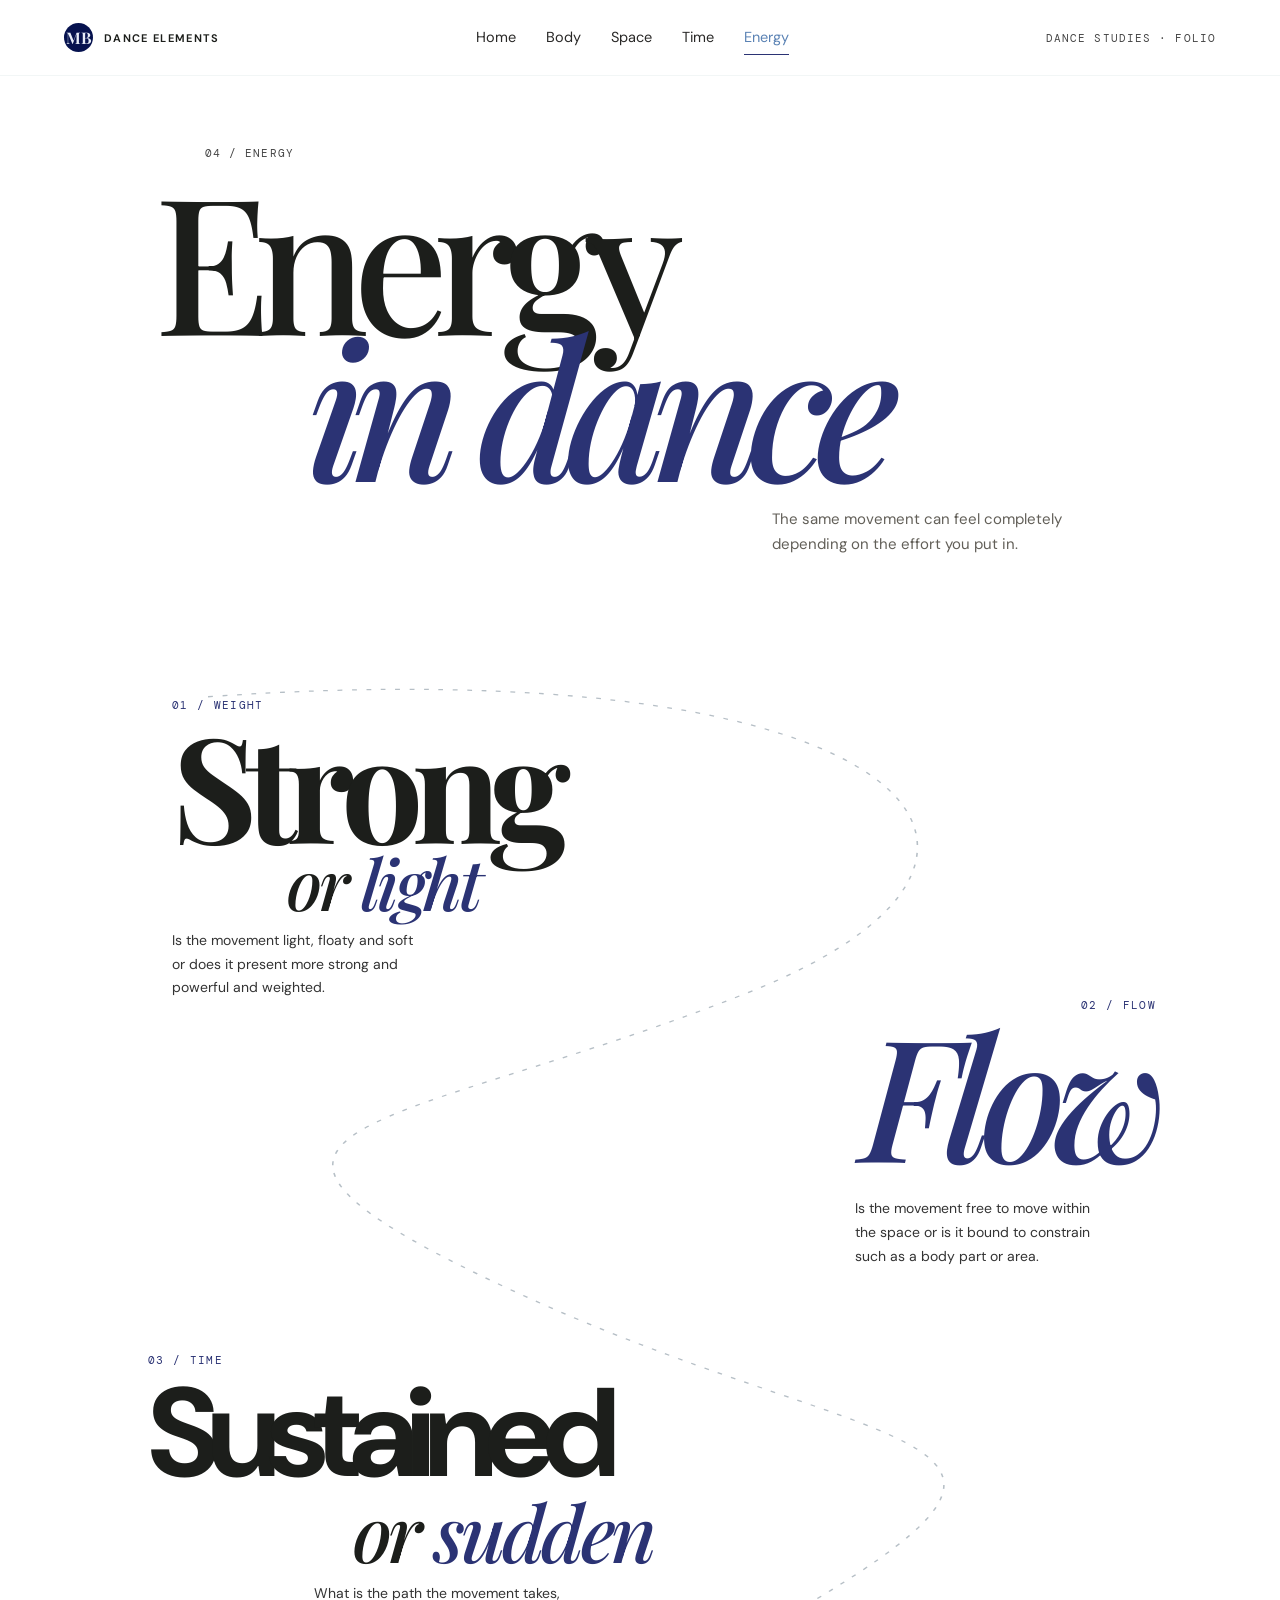
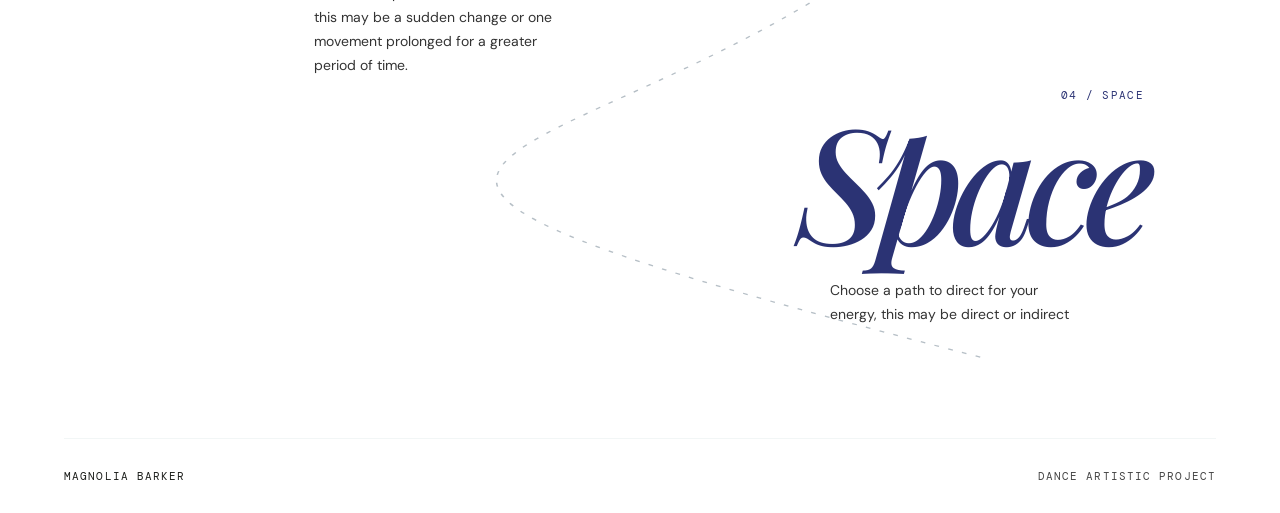
==== energy.html @ ec13c5a6 "Add files via upload" ====
<!DOCTYPE html>
<html lang="en">
<head>
  <meta charset="UTF-8">
  <meta name="viewport" content="width=device-width, initial-scale=1.0">
  <meta name="theme-color" content="#f4efe6">
  <title>Energy — Magnolia Barker</title>
  <link rel="stylesheet" href="styles.css">
  <script src="script.js" defer></script>
</head>
<body class="energy-page">
  <header class="site-header">
    <a class="wordmark" href="index.html"><span class="brand-monogram">MB</span> DANCE ELEMENTS</a>
    <nav class="main-nav" aria-label="Main navigation">
      <a href="index.html">Home</a>
      <a href="body.html">Body</a>
      <a href="space.html">Space</a>
      <a href="time.html">Time</a>
      <a class="active" href="energy.html" aria-current="page">Energy</a>
    </nav>
    <span class="folio-tag">DANCE STUDIES · FOLIO</span>
  </header>

  <main class="energy-flow-main">
    <section class="energy-flow-intro">
      <p class="section-label">04 / ENERGY</p>
      <h1>Energy<br><em>in dance</em></h1>
      <p class="energy-intro-note">The same movement can feel completely depending on the effort you put in.</p>
    </section>

    <section class="energy-flow-field" aria-label="Four qualities of movement energy">
      <svg class="energy-thread" viewBox="0 0 1000 1450" preserveAspectRatio="none" aria-hidden="true">
        <path d="M140 90 C720 40 880 250 590 390 S90 520 390 690 S890 830 640 1010 S150 1170 790 1370" />
      </svg>

      <article class="energy-moment moment-weight">
        <span class="moment-label">01 / WEIGHT</span>
        <h2>Strong</h2>
        <p class="moment-counter">or <em>light</em></p>
        <p class="moment-copy">Is the movement light, floaty and soft or does it present more strong and powerful and weighted.</p>
      </article>

      <article class="energy-moment moment-flow">
        <span class="moment-label">02 / FLOW</span>
        <h2><em>Flow</em></h2>
        <p class="moment-copy">Is the movement free to move within the space or is it bound to constrain such as a body part or area.</p>
      </article>

      <article class="energy-moment moment-time">
        <span class="moment-label">03 / TIME</span>
        <h2>Sustained</h2>
        <p class="moment-counter">or <em>sudden</em></p>
        <p class="moment-copy">What is the path the movement takes, this may be a sudden change or one movement prolonged for a greater period of time.</p>
      </article>

      <article class="energy-moment moment-space">
        <span class="moment-label">04 / SPACE</span>
        <h2>Space</h2>
        <p class="moment-copy">Choose a path to direct for your energy, this may be direct or indirect</p>
      </article>
    </section>

  </main>

  <footer class="site-footer">
    <span>MAGNOLIA BARKER</span>
    <span>DANCE ARTISTIC PROJECT</span>
  </footer>
</body>
</html>
---- styles.css ----
/* DANCE ELEMENTS — shared style sheet */
@import url('https://fonts.googleapis.com/css2?family=DM+Mono:wght@400;500&family=DM+Sans:wght@400;500;600;700&family=Playfair+Display:ital,wght@0,500;0,600;1,500;1,600&display=swap');

/* SHARED SITE STYLES */
* {
  box-sizing:border-box;
}
html {
  scroll-behavior:smooth;
}
/* Shared page background; individual sections can set their own colour below. */
body {
  margin:0;
  background:#ffffff;
  color:#1c1e1b;
  font-family:'DM Sans',Arial,sans-serif;
  font-weight:400;
}
a {
  color:inherit;
  text-decoration:none;
}
/* Every HTML page shares this header; .active marks the current navigation link. */
.site-header {
  height:76px;
  border-bottom:1px solid #f2f6f6;
  display:flex;
  align-items:center;
  justify-content:space-between;
  padding:0 5vw;
  position:relative;
  z-index:5;
  background:#ffffff;
}
.wordmark {
  font-size:11px;
  letter-spacing:.12em;
  font-weight:650;
  display:flex;
  align-items:center;
  gap:11px;
}
.brand-monogram {
  display:grid;
  place-items:center;
  width:29px;
  height:29px;
  border-radius:52%;
  background:#06124f;
  color:#e7edf8;
  font-family:'Playfair Display',Georgia,serif;
  font-size:16px;
  letter-spacing:0;
}
.main-nav {
  display:flex;
  gap:30px;
  font-size:14.5px;
  color:#292827;
}
.main-nav a {
  padding:8px 0;
  transition:color .2s;
}
.main-nav a:hover {
  color:#1c1e1b;
}
.main-nav a.active {
  color:#5a82b4;
}
.main-nav a.active {
  border-bottom:1px solid #2b3374;
}
.folio-tag {
  font-family:'DM Mono',monospace;
  font-size:10px;
  letter-spacing:.1em;
}
.section-label {
  font-family:'DM Mono',monospace;
  font-size:10px;
  letter-spacing:.1em;
}
.scroll-cue {
  font-family:'DM Mono',monospace;
  font-size:10px;
  letter-spacing:.1em;
}
.site-footer {
  font-family:'DM Mono',monospace;
  font-size:10px;
  letter-spacing:.1em;
}
/* Reusable dashed boxes mark places where the student can add images or writing. */
.content-placeholder {
  font-family:'DM Mono',monospace;
  font-size:10px;
  letter-spacing:.1em;
}
.next-page-prompt>span {
  font-family:'DM Mono',monospace;
  font-size:10px;
  letter-spacing:.1em;
}
.folio-tag {
  color:#454545;
}
/* Shared text defaults: headings use the display face; labels use the mono face. */
h2 {
  margin-top:0;
}
h2 {
  margin-top:0;
}
h3 {
  margin-top:0;
}
p {
  margin-top:0;
}
h1 {
  font-family:'Playfair Display',Georgia,serif;
  font-weight:500;
}
h2 {
  font-family:'Playfair Display',Georgia,serif;
  font-weight:500;
}
h1 {
  font-size:clamp(68px,9vw,132px);
  line-height:.88;
  letter-spacing:-.065em;
  margin-bottom:28px;
}
h1 em {
  color:#2b3374;
  font-weight:500;
}
h2 em {
  color:#2b3374;
  font-weight:500;
}
.section-label {
  color:#454545;
  margin-bottom:25px;
}
.section-label span {
  color:#2b3374;
  padding:0 6px;
}
.lead-copy {
  font-size:15px;
  line-height:1.75;
  color:#0b1449;
  max-width:390px;
}
.arrow-link {
  display:inline-flex;
  align-items:center;
  gap:23px;
  margin-top:32px;
  padding:13px 0;
  border-bottom:1px solid #1c1e1b;
  font-size:12px;
}
.arrow-link span {
  font-size:18px;
  color:#2b3374;
  transition:transform .2s;
}
.arrow-link:hover span {
  transform:translate(3px,-3px);
}
.site-footer {
  display:flex;
  justify-content:space-between;
  align-items:center;
  min-height:75px;
  margin:0 5vw;
  border-top:1px solid #f2f6f6;
  color:#454545;
}
.site-footer a {
  color:#1c1e1b;
}
.page-intro {
  position:relative;
  padding:100px 12vw 88px;
  min-height:520px;
}
.page-intro h1 {
  font-size:clamp(80px,10vw,142px);
}
.page-intro .lead-copy {
  max-width:360px;
}
.scroll-cue {
  position:absolute;
  right:12vw;
  bottom:50px;
  color:#454545;
}
.scroll-cue span {
  display:inline-block;
  margin-left:12px;
  color:#2b3374;
  font-size:16px;
  animation:bob 1.5s infinite;
}
@keyframes bob {
    50% {
    transform:translateY(5px);
  }
}
.duration {
  border:1px dashed #b6c3ef;
  min-height:110px;
  padding:19px;
  margin-top:18px;
  color:#89847a;
  display:flex;
  flex-direction:column;
  justify-content:center;
  gap:8px;
}
.content-placeholder span {
  font:37px 'DM Sans',Arial,sans-serif;
  letter-spacing:0;
  color:#0617f8;
}
.next-page-prompt {
  padding:90px 12vw 100px;
  background:#ffffff;
}
.next-page-prompt>span {
  color:#454545;
}
.next-page-prompt h2 {
  font-size:clamp(48px,7vw,82px);
  line-height:1.02;
  margin:25px 0 0;
}
.dancer {
  position:absolute;
  left:8%;
  top:47%;
  width:62px;
  height:110px;
  transform:translate(-50%,-50%);
  animation:travel 6s ease-in-out infinite alternate;
}
input[type=range] {
  width:100%;
  margin:19px 0 8px;
  accent-color:#2b3374;
  cursor:pointer;
}
/* Shared tablet and phone adjustments for the header and page introductions. */
@media(max-width:850px) {
  .site-header {
    padding:0 5vw;
  }
  .folio-tag {
    display:none;
  }
  .main-nav {
    gap:17px;
  }
}
@media(max-width:600px) {
  .site-header {
    height:auto;
    min-height:70px;
    flex-wrap:wrap;
    padding:13px 5vw;
    gap:12px;
  }
  .wordmark {
    font-size:10px;
  }
  .main-nav {
    order:2;
    width:100%;
    justify-content:space-between;
    gap:8px;
  }
  .main-nav a {
    font-size:11px;
  }
  .page-intro {
    padding:73px 8vw 115px;
    min-height:440px;
  }
  .page-intro h1 {
    font-size:85px;
  }
  .scroll-cue {
    right:8vw;
    bottom:42px;
  }
  .next-page-prompt {
    padding:68px 8vw 75px;
  }
  .next-page-prompt h2 {
    font-size:53px;
  }
  .site-footer {
    margin:0 5vw;
    font-size:8px;
    gap:10px;
  }
  .site-footer span {
    text-align:center;
  }
}
/* HOME: the showcase holds the four large element cards below the title. */
/* HOMEPAGE SECTION BACKGROUND: change #ffffff here. The four cards keep their own colours below. */
.elements-showcase {
  padding:74px 0 76px;
  background:#ffffff;
  overflow:hidden;
}

.site-footer {
  gap:14px;
}
.site-footer span:first-child {
  color:#1c1e1b;
}
@media(max-width:600px) {
  .elements-showcase {
    padding:58px 0 54px;
  }
  .site-footer {
    flex-wrap:wrap;
    justify-content:center;
    padding:15px 0;
  }
  .site-footer span {
    font-size:8px;
  }
}

/* Respect reduced-motion preferences across the site. The Time slider sets its
   own chosen tempo from script.js so the dancer still follows that control. */
@media(prefers-reduced-motion:reduce) {
  *,
  *::before,
  *::after {
    scroll-behavior:auto!important;
    animation-duration:.01ms!important;
    animation-iteration-count:1!important;
    transition-duration:.01ms!important;
  }
}
.folio-tag {
  font-size:11px;
}
.section-label {
  font-size:11px;
}
.scroll-cue {
  font-size:11px;
}
.site-footer {
  font-size:11px;
}
.duration {
  font-size:15px;
  color: #58585b;
}
.next-page-prompt>span {
  font-size:11px;
}

/* HOME PAGE
   The four anchor cards link to their pages and scroll horizontally as a carousel. */
.element-card {
  min-height:300px;
  padding:24px 22px;
  position:relative;
  transition:transform .3s;
}
.element-card:hover {
  transform:translateY(-5px);
}
.card-body {
  background:#a0baf8;
}
.card-space {
  background:#afc4f6;
}
.card-time {
  background:#c9d7f7;
}
.card-energy {
  background:#d7e3fc;
}
.element-card-label {
  font:10px 'DM Mono',monospace;
  letter-spacing:.1em;
}
.element-card h3 {
  font:500 31px/1.02 'Playfair Display',Georgia,serif;
  margin:63px 0 12px;
}
.element-card p {
  font-size:12px;
  line-height:1.6;
  color:#0b1449;
  max-width:180px;
}
.card-arrow {
  position:absolute;
  right:23px;
  bottom:20px;
  font-size:20px;
}
@media(max-width:850px) {
  .home-hero {
    padding:45px 7vw;
    grid-template-columns:1fr 1fr;
  }
}

.showcase-heading {
  display:flex;
  justify-content:space-between;
  align-items:flex-end;
  padding:0 8vw 35px;
}
.showcase-heading .section-label {
  margin-bottom:15px;
}
.showcase-heading h2 {
  font:500 clamp(42px,6vw,76px)/.98 'Playfair Display',Georgia,serif;
  letter-spacing:-.045em;
  margin:0;
}
/* These buttons and the card counter work with the horizontal carousel below. */
.carousel-controls {
  display:flex;
  align-items:center;
  gap:9px;
  padding-bottom:5px;
}
.carousel-position {
  font:10px 'DM Mono',monospace;
  color:#454545;
  margin-right:9px;
}
.carousel-position b {
  color:#1c1e1b;
  font-weight:400;
}

/* Cards snap into place as the user scrolls or uses the previous/next buttons. */
.element-carousel {
  display:flex;
  gap:16px;
  overflow-x:auto;
  padding:0 8vw 18px;
  scroll-snap-type:x mandatory;
  scrollbar-width:none;
  overscroll-behavior-x:contain;
}
.element-carousel::-webkit-scrollbar {
  display:none;
}
.element-carousel .element-card {
  flex:0 0 min(76vw,920px);
  min-height:430px;
  padding:35px 40px;
  scroll-snap-align:start;
  display:flex;
  flex-direction:column;
  justify-content:flex-end;
  overflow:hidden;
}
.element-carousel .element-card:after {
  content:'';
  position:absolute;
  width:290px;
  height:290px;
  border:1px solid rgba(60,60,50,.16);
  border-radius:50%;
  right:15%;
  top:50%;
  transform:translateY(-50%);
  box-shadow:0 0 0 38px rgba(255,255,255,.08),0 0 0 78px rgba(255,255,255,.06);
}
.element-carousel .element-card h3 {
  font-size:clamp(48px,7vw,86px);
  line-height:.92;
  margin:26px 0 13px;
  position:relative;
  z-index:1;
}
.element-carousel .element-card p {
  font-size:15px;
  max-width:310px;
  position:relative;
  z-index:1;
}
.element-carousel .element-card-label {
  position:absolute;
  left:40px;
  top:36px;
  font-size:11px;
}
.element-carousel .card-arrow {
  font-size:30px;
  right:40px;
  bottom:33px;
  z-index:1;
}
.carousel-scroll-hint {
  display:flex;
  align-items:center;
  gap:13px;
  padding:15px 8vw 0;
  font:9px 'DM Mono',monospace;
  letter-spacing:.1em;
  color:#454545;
}
@media(max-width:600px) {
  .showcase-heading {
    padding:0 6vw 27px;
    align-items:flex-end;
  }
  .showcase-heading h2 {
    font-size:43px;
  }
  .carousel-controls {
    gap:5px;
  }

  .carousel-position {
    font-size:9px;
    margin-right:3px;
  }
  .element-carousel {
    gap:10px;
    padding-left:6vw;
    padding-right:6vw;
  }
  .element-carousel .element-card {
    flex-basis:88vw;
    min-height:390px;
    padding:24px;
  }
  .element-carousel .element-card h3 {
    font-size:57px;
  }
  .element-carousel .element-card-label {
    left:24px;
    top:25px;
  }
  .element-carousel .card-arrow {
    right:25px;
    bottom:24px;
  }
  .element-carousel .element-card:after {
    width:180px;
    height:180px;
    right:4%;
    top:41%;
  }
  .carousel-scroll-hint {
    padding-left:6vw;
  }
}
/* Each card gives its element a different type style to show a different quality. */
.card-body h3 {
  font-weight:600;
}
.card-space h3 {
  font-family:"Edu QLD Hand", cursive;
  font-weight:400;
  font-weight: noraml;
  letter-spacing:-.09em;
}
.card-time h3 {
  font-style:italic;
  font-weight:500;
}
.card-energy h3 {
  font:700 clamp(50px,7vw,82px)/.9 'DM Sans',Arial,sans-serif;
  letter-spacing:-.09em;
}
.home-hero {
  display:block;
  min-height:0;
  padding:58px 12vw 48px;
  overflow:visible;
}
.home-hero .hero-copy {
  max-width:740px;
}
.home-hero .section-label {
  margin-bottom:19px;
}
.home-hero .hero-copy h1 {
  font-size:clamp(68px,10vw,116px);
  line-height:.86;
  margin-bottom:17px;
}
.home-hero .hero-copy .lead-copy {
  font-size:14px;
  max-width:410px;
  margin:0;
  color:#0b1449;
}
.home-hero .hero-copy .arrow-link {
  margin-top:15px;
}
@media(max-width:600px) {
  .home-hero {
    padding:48px 8vw 38px;
  }
  .home-hero .hero-copy h1 {
    font-size:68px;
  }
}

/* BODY PAGE
   The body visual and zoom scene backgrounds are set directly in this section. */
/* These colour swatches fill the image spaces in the Body scroll sequence. */


.body-note-label {
  font-family:'DM Mono',monospace;
  font-size:10px;
  letter-spacing:.1em;
}

/* BODY: script.js reads this long section’s scroll progress to zoom the figure.
   Its four .body-note and .body-image-frame items change together as progress advances. */
.body-journey {
  display:grid;
  grid-template-columns:1fr 1fr;
  min-height:1500px;
  border-top:1px solid #f2f6f6;
}
.body-visual {
  height:100vh;
  min-height:650px;
  position:sticky;
  top:0;
  background:#ffffff;
  overflow:hidden;
}
.body-ring {
  position:absolute;
  width:62vh;
  height:62vh;
  max-width:530px;
  max-height:530px;
  border:1px solid #4e80e3;
  border-radius:50%;
  left:50%;
  top:50%;
  transform:translate(-50%,-50%);
}
.ring-b {
  width:42vh;
  height:42vh;
  border-color:#7e9ec9;
}
.body-silhouette {
  position:absolute;
  left:50%;
  top:50%;
  width:180px;
  height:500px;
  transform:translate(-50%,-49%);
  transition:transform .4s;
}
.body-silhouette i {
  display:block;
  position:absolute;
  background:#545cb8;
}
.body-silhouette .head {
  width:65px;
  height:72px;
  border-radius:50%;
  left:58px;
  top:0;
}
.body-silhouette .torso {
  width:93px;
  height:190px;
  left:44px;
  top:78px;
  border-radius:45% 45% 32% 32%;
  transform:rotate(-2deg);
}
.body-silhouette .arm {
  width:28px;
  height:200px;
  border-radius:40px;
  top:92px;
  transform-origin:top;
}
.body-silhouette .arm.left {
  left:48px;
  transform:rotate(26deg);
}
.body-silhouette .arm.right {
  right:45px;
  transform:rotate(-34deg);
}
.body-silhouette .leg {
  width:37px;
  height:220px;
  border-radius:30px;
  top:250px;
  transform-origin:top;
}
.body-silhouette .leg.left {
  left:52px;
  transform:rotate(7deg);
}
.body-silhouette .leg.right {
  right:48px;
  transform:rotate(-14deg);
}
.body-label {
  position:absolute;
  font:9px 'DM Mono',monospace;
  letter-spacing:.1em;
  color:#13094b;
}
.label-head {
  top:19%;
  left:60%;
}
.label-heart {
  top:43%;
  left:24%;
}
.label-hand {
  top:53%;
  right:19%;
}
.label-foot {
  bottom:14%;
  left:40%;
}
.body-visual-label {
  position:absolute;
  bottom:23px;
  left:25px;
  font:9px 'DM Mono',monospace;
  letter-spacing:.1em;
  color:#13094b;
}
.body-note {
  min-height:620px;
  padding:100px 0 70px;
  display:flex;
  flex-direction:column;
  justify-content:center;
  border-bottom:1px solid #f2f6f6;
}
.body-note-label {
  color:#2b3374;
  margin-bottom:24px;
}
.body-note h2 {
  font-size:clamp(43px,5vw,68px);
  line-height:1;
  margin-bottom:22px;
}
.body-note p {
  color:#0b1449;
  font-size:14px;
  line-height:1.8;
  max-width:340px;
}
@media(max-width:850px) {
  .body-journey {
    grid-template-columns:42% 58%;
  }
}
@media(max-width:600px) {
  .body-journey {
    display:block;
    min-height:auto;
  }
  .body-visual {
    height:60vh;
    min-height:420px;
    position:relative;
  }
  .body-silhouette {
    transform:translate(-50%,-49%) scale(.78);
  }
  .body-note {
    min-height:490px;
    padding:70px 0;
  }
  .body-note h2 {
    font-size:48px;
  }
}
.body-page .body-note h2 {
  font-weight:600;
}
/* The image frames stack over the figure; script.js marks one active, passed, or upcoming. */
.body-image-sequence {
  position:absolute;
  z-index:3;
  left:7vw;
  top:50%;
  width:42vw;
  height:min(58vh,560px);
  transform:translateY(-50%);
  pointer-events:none;
}
.body-image-frame {
  position:absolute;
  inset:0;
  margin:0;
  opacity:0;
  transform:translateX(110vw) rotate(3deg);
  transition:transform .82s cubic-bezier(.2,.75,.2,1),opacity .55s ease;
}
.body-image-frame.active {
  opacity:1;
  transform:translateX(0) rotate(0);
}
.body-image-frame.passed {
  opacity:0;
  transform:translateX(-115vw) rotate(-3deg);
}
.body-photo-placeholder {
  height:100%;
  width:100%;
  padding:25px;
  display:flex;
  flex-direction:column;
  justify-content:space-between;
  overflow:hidden;
  position:relative;
  background:#eaf5ff;
  color:#120756;
}
.body-photo-placeholder:before {
  content:'';
  position:absolute;
  border:1px solid rgba(64,55,45,.27);
  border-radius:50%;
  width:70%;
  aspect-ratio:1;
  left:15%;
  top:15%;
}
.body-photo-placeholder:after {
  content:'';
  position:absolute;
  border:1px solid rgba(64,55,45,.27);
  border-radius:50%;
  width:70%;
  aspect-ratio:1;
  left:15%;
  top:15%;
}
.body-photo-placeholder:after {
  width:43%;
  left:29%;
  top:30%;
  border-style:dashed;
}
.body-photo-placeholder .photo-index {
  position:relative;
  z-index:1;
  font:9px 'DM Mono',monospace;
  letter-spacing:.1em;
}
.body-photo-placeholder .photo-caption {
  position:relative;
  z-index:1;
  font:9px 'DM Mono',monospace;
  letter-spacing:.1em;
}
.body-photo-placeholder strong {
  position:relative;
  z-index:1;
  font:700 clamp(42px,7vw,90px)/.85 'DM Sans',Arial,sans-serif;
  letter-spacing:-.09em;
  align-self:center;
  color:rgba(47,48,40,.82);
}

.body-page .body-silhouette {
  opacity:.9;
  transition:opacity .3s ease;
}
@media(max-width:600px) {
  .body-image-sequence {
    left:6vw;
    top:9vh;
    transform:none;
    width:53vw;
    height:34vh;
  }
  .body-photo-placeholder {
    padding:12px;
  }
  .body-photo-placeholder strong {
    font-size:45px;
  }
  .body-photo-placeholder .photo-index {
    font-size:7px;
  }
  .body-photo-placeholder .photo-caption {
    font-size:9px;
    max-width:125px;
  }
  .body-overlay {
    width:43vw;
    right:5vw;
    bottom:8vh;
  }
  /* Only the active note is displayed over the figure; script.js toggles .active. */
.body-page .body-note {
    padding:14px;
  }
  .body-page .body-note h2 {
    font-size:31px;
  }
  .body-page .body-note p {
    font-size:11px;
    line-height:1.5;
  }
}
/* Full-page body journey: the sticky image stays in view while the section scrolls. */
.body-page .body-journey {
  display:block;
  height:380vh;
  min-height:0;
  position:relative;
  border:0;
  background:#ffffff;
}
.body-page .body-visual {
  height:100vh;
  min-height:0;
  width:100%;
  position:sticky;
  top:0;
  overflow:hidden;
  background:#ffffff;
  isolation:isolate;
}
.body-backdrop {
  position:absolute;
  inset:0;
  background:#ffffff;
  z-index:-1;
}
.body-page .body-ring {
  width:min(72vw,76vh);
  height:min(72vw,76vh);
  max-width:none;
  max-height:none;
  opacity:.7;
}
.body-page .ring-b {
  width:min(49vw,51vh);
  height:min(49vw,51vh);
}
.body-page .body-silhouette {
  z-index:1;
  transform:translate(-50%,-49%) scale(.9);
  transform-origin:50% 45%;
  transition:transform .12s linear;
}
.body-page .body-label {
  z-index:2;
  opacity:.75;
  transition:opacity .25s;
}
.body-page .body-visual-label {
  z-index:3;
}
.body-overlay {
  position:absolute;
  z-index:4;
  right:8vw;
  top:50%;
  transform:translateY(-50%);
  width:min(390px,38vw);
}
.body-page .body-note {
  display:none;
  min-height:0;
  padding:32px;
  background:rgba(246, 244, 242, 0.92);
  border:1px solid rgba(255,255,255,.65);
  box-shadow:0 12px 45px rgba(55,42,29,.08);
  backdrop-filter:blur(8px);
  animation:stop-appear .45s ease both;
}
.body-page .body-note.active {
  display:block;
}
.body-page .body-note h2 {
  font-size:clamp(38px,4.2vw,58px);
  line-height:.98;
  margin:0 0 16px;
}
.body-page .body-note p {
  font-size:13px;
  line-height:1.7;
  margin-bottom:12px;
}
.body-page .body-note .content-placeholder {
  min-height:86px;
  margin-top:15px;
  padding:14px;
}
@keyframes stop-appear {
    from {
    opacity:0;
    transform:translateY(14px);
  }
    to {
    opacity:1;
    transform:translateY(0);
  }
}
@media(max-width:600px) {
  .body-page .body-journey {
    height:360vh;
  }
  .body-page .body-silhouette {
    transform:translate(-50%,-49%) scale(.75);
    transform-origin:50% 42%;
  }
  .body-page .body-ring {
    width:90vw;
    height:90vw;
  }
  .body-page .ring-b {
    width:60vw;
    height:60vw;
  }
  .body-overlay {
    top:auto;
    bottom:6vh;
    right:6vw;
    transform:none;
    width:88vw;
  }
  .body-page .body-note {
    padding:22px;
  }
  .body-page .body-note h2 {
    font-size:43px;
  }
  .body-page .body-note p {
    max-width:unset;
  }
  .body-page .body-note .content-placeholder {
    min-height:70px;
  }
  .body-page .label-head {
    top:14%;
    left:64%;
  }
  .body-page .label-heart {
    top:40%;
    left:9%;
  }
  .body-page .label-hand {
    right:8%;
  }
  .body-page .label-foot {
    bottom:10%;
    left:37%;
  }
}
.body-note-label {
  font-size:11px;
}

/* SPACE PAGE
   The header panel and each card set their own background colours here.
   Each .space-card is one coloured movement study. The card position sets
   its entrance direction; all four fit inside one screen without scrolling. */
.space-page {
  height:100vh;
  height:100svh;
  display:flex;
  flex-direction:column;
  overflow:hidden;
}
.space-page .site-header {
  flex:0 0 76px;
}
.space-page main {
  flex:1 1 auto;
  min-height:0;
  display:flex;
  flex-direction:column;
  overflow:hidden;
}
.space-heading {
  flex:0 0 auto;
  min-height:0;
  padding:16px 8vw 8px;
  background:#ffffff;
}
.space-heading .section-label {
  margin:0 0 10px;
}
.space-heading h1 {
  margin:0 0 10px;
  font-family:'DM Sans',Arial,sans-serif;
  font-size:clamp(48px,7vw,72px);
  font-weight:750;
  line-height:.95;
  letter-spacing:-.09em;
}
.space-heading .lead-copy {
  max-width:440px;
  margin:0;
  font-size:16px;
  line-height:1.5;
}
/* SPACE: four cards fill the viewport; no scrolling is needed to see the full pattern. */
.space-card-grid {
  position:relative;
  flex:1 1 auto;
  display:grid;
  grid-template-columns:repeat(2,minmax(0,1fr));
  grid-template-rows:repeat(2,minmax(0,1fr));
  gap:10px;
  width:100%;
  max-width:1120px;
  min-height:0;
  margin:0 auto;
  padding:8px 3vw 12px;
  overflow:hidden;
}
.space-card {
  position:relative;
  display:flex;
  align-items:stretch;
  min-width:0;
  min-height:0;
  padding:clamp(14px,2.2vw,24px);
  overflow:hidden;
  border:1px solid rgba(12,12,11,.12);
  animation-duration:2.2s;
  animation-timing-function:cubic-bezier(.18,.78,.2,1);
  animation-fill-mode:both;
}
/* Each card below gets a different starting position, then joins the centre. */
.space-card:nth-of-type(1) {
  background:#e5ebf8;
  animation-name:assemble-from-top;
}
.space-card:nth-of-type(2) {
  background:#afc4f6;
  animation-name:assemble-from-right;
  animation-delay:.06s;
}
.space-card:nth-of-type(3) {
  background:#c9d7f7;
  animation-name:assemble-from-left;
  animation-delay:.12s;
}
.space-card:nth-of-type(4) {
  background:#d7e3fc;
  animation-name:assemble-from-bottom;
  animation-delay:.18s;
}
.space-card-label {
  position:absolute;
  top:10px;
  right:10px;
  color:#040404;
  font-family:'DM Mono',monospace;
  font-size:9px;
  letter-spacing:.1em;
}
.space-card-copy {
  width:100%;
  margin:0;
  padding:0;
}
.space-card-copy h2 {
  max-width:290px;
  margin:8px 0 6px;
  font-size:clamp(24px,3.5vw,36px);
  font-weight:600;
  line-height:1.02;
}
.space-card-copy p {
  max-width:34ch;
  margin:0;
  font-size:16px;
  line-height:1.45;
}

.space-page .site-footer {
  flex:0 0 48px;
  min-height:48px;
  margin:0 5vw;
}
/* These four keyframes match the card entrance directions set above. */
@keyframes assemble-from-top {
  from {
    opacity:0;
    transform:translateY(-90vh) rotate(-4deg);
  }
  to {
    opacity:1;
    transform:translateY(0) rotate(0);
  }
}
@keyframes assemble-from-right {
  from {
    opacity:0;
    transform:translateX(100vw) rotate(4deg);
  }
  to {
    opacity:1;
    transform:translateX(0) rotate(0);
  }
}
@keyframes assemble-from-left {
  from {
    opacity:0;
    transform:translateX(-100vw) rotate(-4deg);
  }
  to {
    opacity:1;
    transform:translateX(0) rotate(0);
  }
}
@keyframes assemble-from-bottom {
  from {
    opacity:0;
    transform:translateY(90vh) rotate(4deg);
  }
  to {
    opacity:1;
    transform:translateY(0) rotate(0);
  }
}
@media(max-width:600px) {
  .space-page .site-header {
    flex-basis:64px;
  }
  .space-heading {
    padding:16px 7vw 8px;
  }
  .space-heading h1 {
    font-size:clamp(39px,9vw,56px);
  }
  .space-heading .lead-copy {
    font-size:12px;
    line-height:1.35;
  }
  .space-card-grid {
    gap:10px;
    padding:6px 3vw 8px;
  }
  .space-card {
    padding:11px;
  }
  .space-card-copy h2 {
    font-size:clamp(22px,5.2vw,27px);
  }
  .space-card-copy p {
    font-size:12px;
    line-height:1.35;
  }
  .space-card-copy .content-placeholder {
    min-height:38px;
    padding:6px 7px;
    font-size:9px;
  }
  .space-card-copy .content-placeholder span {
    font-size:10px;
  }
  .space-page .site-footer {
    flex-basis:40px;
    min-height:40px;
  }
}
@media(prefers-reduced-motion:reduce) {
  .space-card {
    animation:none;
    opacity:1;
    transform:none;
  }
}

/* TIME PAGE
   Stage, panel, and dancer backgrounds are set directly in this section. */
.stage-info {
  font-family:'DM Mono',monospace;
  font-size:10px;
  letter-spacing:.1em;
}
.speed-control-label {
  font-family:'DM Mono',monospace;
  font-size:10px;
  letter-spacing:.1em;
}
.speed-range-labels {
  font-family:'DM Mono',monospace;
  font-size:10px;
  letter-spacing:.1em;
}
.stage-note {
  font-family:'DM Mono',monospace;
  font-size:10px;
  letter-spacing:.1em;
}

.time-study {
  margin:0 9vw 90px;
  background:#ffffff;
  padding:22px 24px 25px;
}
.stage-info {
  display:flex;
  justify-content:space-between;
  color:#2a2d31;
  padding:2px 1px 18px;
}
/* TIME: the stage contains the route and dancer; overflow hides the figure beyond its edges. */
.dance-stage {
  height:370px;
  background:#e9eff6;
  position:relative;
  overflow:hidden;
}
.stage-grid {
  position:absolute;
  inset:0;
  background-image:
  linear-gradient(to right,transparent calc(25% - .5px),#e9eff6 25%,transparent calc(25% + .5px)),
  linear-gradient(to bottom,transparent calc(50% - .5px),#e9eff6 50%,transparent calc(50% + .5px));
  opacity:.8;
}
.stage-axis {
  position:absolute;
  top:14px;
  font:9px 'DM Mono',monospace;
  color:#5a7498;
}
.axis-one {
  left:7%;
}
.axis-two {
  left:32%;
}
.axis-three {
  left:57%;
}
.axis-four {
  left:82%;
}
.stage-route {
  position:absolute;
  width:70%;
  height:110px;
  left:15%;
  top:40%;
  border:1px dashed #9babe0;
  border-radius:50%;
  transform:rotate(-8deg);
}
/* The figure is built from these simple shapes. Its travel and limb keyframes follow below. */
.dancer-head {
  position:absolute;
  width:20px;
  height:20px;
  background:#100746;
  border-radius:50%;
  left:23px;
  top:0;
}
.dancer-torso {
  position:absolute;
  width:16px;
  height:49px;
  background:#100746;
  border-radius:10px;
  left:25px;
  top:22px;
  transform:rotate(12deg);
}
.dancer-arm {
  position:absolute;
  width:8px;
  border-radius:6px;
  background:#100746;
  transform-origin:top center;
}
.dancer-leg {
  position:absolute;
  width:8px;
  border-radius:6px;
  background:#100746;
  transform-origin:top center;
}
.dancer-arm {
  height:39px;
  top:30px;
}
.arm-a {
  left:27px;
  transform:rotate(-56deg);
  animation:arm-a 1.2s ease-in-out infinite alternate;
}
.arm-b {
  left:39px;
  transform:rotate(58deg);
  animation:arm-b 1.1s ease-in-out infinite alternate;
}
.dancer-leg {
  height:43px;
  top:65px;
}
.leg-a {
  left:26px;
  transform:rotate(27deg);
  animation:leg-a .9s ease-in-out infinite alternate;
}
.leg-b {
  left:39px;
  transform:rotate(-30deg);
  animation:leg-b .9s ease-in-out infinite alternate;
}
@keyframes travel {
    from {
    left:8%;
    top:53%;
  }
    to {
    left:88%;
    top:43%;
  }
}
@keyframes arm-a {
    to {
    transform:rotate(-110deg);
  }
}
@keyframes arm-b {
    to {
    transform:rotate(105deg);
  }
}
@keyframes leg-a {
    to {
    transform:rotate(-38deg);
  }
}
@keyframes leg-b {
    to {
    transform:rotate(48deg);
  }
}
.stage-note {
  position:absolute;
  bottom:16px;
  left:18px;
  right:18px;
  display:flex;
  justify-content:space-between;
  color:#531eff;
}
.stage-note span {
  font-size:16px;
  color:#2b3374;
}
/* The #tempo slider in script.js changes the duration of .dancer and each moving limb. */
.speed-controls {
  max-width:550px;
  margin:30px auto 0;
}
.speed-control-label {
  display:flex;
  justify-content:space-between;
}
.speed-control-label output {
  color:#2b3374;
}
.speed-range-labels {
  display:flex;
  justify-content:space-between;
  color:#3b3d3d;
  font-size:9px;
}
.speed-hint {
  text-align:center;
  color:#5c5d60;
  font-size:11px;
  margin:18px 0 0;
}
.reflection-section {
  padding:15px 0 95px;
  max-width:790px;
}
.reflection-section>p {
  font:560 38px/1.35 'Playfair Display',Georgia,serif;
  max-width:680px;
}
.reflection-section .content-placeholder {
  min-height:92px;
}
.time-page .next-page-prompt {
  background:#ffffff;
}

@media(max-width:850px) {
  .time-study {
    margin-left:5vw;
    margin-right:5vw;
  }
}
@media(max-width:600px) {
  .time-study {
    padding:16px 14px;
    margin:0 4vw 65px;
  }
  .dance-stage {
    height:300px;
  }
  .stage-route {
    width:76%;
    left:12%;
  }
  .reflection-section {
    padding-left:8vw;
    padding-right:8vw;
  }
  .reflection-section>p {
    font-size:25px;
  }
}
.time-page .page-intro h1 {
  font-style:italic;
  font-weight:500;
}
.time-page .reflection-section>p {
  font-size:clamp(29px,4vw,42px);
  font-weight:500;
}
.time-page .time-main {
  max-width:1440px;
  margin:0 auto;
}
.time-page .time-heading {
  display:grid;
  grid-template-columns:1fr 1fr;
  grid-template-rows:auto 1fr;
  align-items:center;
  column-gap:8vw;
  min-height:0;
  padding:52px 10vw 38px;
}
.time-page .time-title {
  grid-column:1;
  grid-row:1 / span 2;
}
.time-page .time-title .section-label {
  margin-bottom:18px;
}
.time-page .time-heading h1 {
  font-size:clamp(64px,8vw,104px);
  margin:0;
}
.time-page .time-heading>.lead-copy {
  grid-column:2;
  grid-row:2;
  align-self:center;
  max-width:340px;
  font-size:16px;
}
/* Desktop layout places the stage beside its slider; phone rules stack them vertically. */
.time-page .time-study {
  display:grid;
  grid-template-columns:minmax(0,1fr) 190px;
  grid-template-rows:auto minmax(270px,1fr);
  gap:0 24px;
  margin:0 8vw 54px;
  padding:20px;
  background:#ffffff;
}
.time-page .stage-info {
  grid-column:1/-1;
  grid-row:1;
  padding:2px 1px 16px;
}
.time-page .dance-stage {
  grid-column:1;
  grid-row:2;
  height:min(42vh,390px);
  min-height:270px;
}
.time-page .speed-controls {
  grid-column:2;
  grid-row:2;
  align-self:center;
  width:100%;
  margin:0;
  max-width:none;
}
.time-page .speed-hint {
  text-align:left;
  font-size:13px;
  line-height:1.5;
}
.time-page .speed-control-label {
  font-size:11px;
}
.time-page .time-reflection {
  display:grid;
  grid-template-columns:1fr 1fr;
  gap:8vw;
  align-items:center;
  max-width:none;
  margin:0 10vw;
  padding:0 0 72px;
}
.time-page .reflection-copy .section-label {
  display:block;
  margin-bottom:14px;
}
.time-page .reflection-copy>p {
  font:500 clamp(24px,3vw,34px)/1.2 'Playfair Display',Georgia,serif;
  max-width:420px;
  margin:0;
}
.time-page .time-reflection .content-placeholder {
  min-height:130px;
  margin:0;
}
.time-page .time-ending {
  padding-top:60px;
  padding-bottom:65px;
}
/* Energy page phone layout: keep the four moments in a clear top-to-bottom journey. */
@media(max-width:700px) {
  .time-page .time-heading {
    padding:46px 8vw 30px;
    column-gap:5vw;
  }
  .time-page .time-heading h1 {
    font-size:clamp(56px,9vw,76px);
  }
  .time-page .time-study {
    margin:0 5vw 48px;
    grid-template-columns:minmax(0,1fr) 150px;
    gap:0 16px;
    padding:15px;
  }
  .time-page .dance-stage {
    height:35vh;
    min-height:235px;
  }
  .time-page .time-reflection {
    margin:0 8vw;
    gap:5vw;
  }
}
@media(max-width:560px) {
  .time-page .time-heading {
    display:block;
    padding:46px 8vw 30px;
  }
  .time-page .time-heading h1 {
    font-size:76px;
  }
  .time-page .time-heading>.lead-copy {
    margin-top:20px;
  }
  .time-page .time-study {
    display:flex;
    flex-direction:column;
    padding:13px;
    margin:0 4vw 43px;
  }
  .time-page .stage-info {
    order:0;
  }
  .time-page .dance-stage {
    order:1;
    width:100%;
    height:270px;
    min-height:0;
  }
  .time-page .speed-controls {
    order:2;
    width:100%;
    margin:20px 0 0;
  }
  .time-page .speed-hint {
    text-align:center;
  }
  .time-page .time-reflection {
    grid-template-columns:1fr;
    gap:20px;
  }
  .time-page .time-reflection .content-placeholder {
    min-height:90px;
  }
  .time-page .time-ending {
    padding:52px 8vw;
  }
}
.stage-info {
  font-size:11px;
}
.speed-control-label {
  font-size:11px;
}
.speed-range-labels {
  font-size:11px;
}
.stage-note {
  font-size:17px;
}

/* ENERGY PAGE
   Edit the Energy section backgrounds directly here; the SVG path connects
   the offset .energy-moment sections. */

.energy-page .energy-flow-main {
  overflow:hidden;
}
.energy-flow-intro {
  min-height:470px;
  position:relative;
  padding:70px 12vw 50px;
  background:#ffffff;
}
.energy-flow-intro .section-label {
  margin:0 0 24px 4vw;
}
.energy-flow-intro h1 {
  margin:0;
  font:500 clamp(90px,15vw,190px)/.77 'Playfair Display',Georgia,serif;
  letter-spacing:-.085em;
}
.energy-flow-intro h1 em {
  display:block;
  margin-left:12vw;
  color:#2b3374;
  font-weight:500;
}
.energy-intro-note {
  max-width:290px;
  margin:30px 5vw 0 auto;
  color:#625f58;
  font-size:15px;
  line-height:1.7;
}
.energy-intro-mark {
  position:absolute;
  left:8vw;
  bottom:56px;
  color:#2b3374;
  font-size:27px;
}
/* ENERGY: the SVG thread sits behind these offset text moments to create a flowing path. */
.energy-flow-field {
  min-height:1430px;
  position:relative;
  max-width:1200px;
  margin:0 auto;
  padding:25px 7vw 70px;
}
.energy-thread {
  position:absolute;
  inset:0;
  width:100%;
  height:100%;
  overflow:visible;
  pointer-events:none;
}
.energy-thread path {
  fill:none;
  stroke:#7b8a97;
  stroke-width:1.3;
  stroke-dasharray:4 8;
  opacity:.55;
}
/* Each moment is positioned separately around the SVG path; phone positions are below. */
.energy-moment {
  position:absolute;
  z-index:1;
  width:38%;
}
.moment-label {
  display:block;
  margin-bottom:15px;
  color:#2b3374;
  font:11px 'DM Mono',monospace;
  letter-spacing:.12em;
}
.energy-moment h2 {
  margin:0;
  font:500 clamp(80px,12vw,146px)/.78 'Playfair Display',Georgia,serif;
  letter-spacing:-.075em;
}
.energy-moment h2 em {
  color:#2b3374;
  font-weight:500;
}
.moment-counter em {
  color:#2b3374;
  font-weight:500;
}
.moment-counter {
  margin:9px 0 0 9vw;
  font:italic 500 clamp(38px,6vw,70px)/.95 'Playfair Display',Georgia,serif;
  letter-spacing:-.05em;
}
.moment-copy {
  max-width:250px;
  margin:28px 2 0 5vw;
  color:#333333;
  font-size:14px;
  padding-top: 2.8%;
  line-height:1.7;
}
.moment-weight {
  top:90px;
  left:11%;
}
.moment-weight h2 {
  font-weight:700;
}
.moment-flow {
  top:390px;
  right:7%;
  width:42%;
  text-align:right;
}
.moment-flow h2 {
  font-size:clamp(96px,14vw,170px);
}
.moment-flow .moment-copy {
  margin:24px 4vw 0 auto;
  text-align:left;
}
.moment-aside {
  display:block;
  margin:22px 9vw 0 0;
  color:#2b3374;
  font:italic 22px 'Playfair Display',Georgia,serif;
}
.moment-time {
  top:745px;
  left:9%;
  width:43%;
}
.moment-time h2 {
  font:700 clamp(72px,10vw,126px)/.82 'DM Sans',Arial,sans-serif;
  letter-spacing:-.09em;
}
.moment-time .moment-counter {
  margin-left:16vw;
  font-size:clamp(43px,7vw,78px);
}
.moment-time .moment-copy {
  margin-left:13vw;
}
.moment-space {
  top:1080px;
  right:8%;
  width:39%;
  text-align:right;
}
.moment-space h2 {
  font-style:italic;
  font-size:clamp(94px,13vw,160px);
  color:#2b3374;
}
.moment-space .moment-counter {
  margin-right:5vw;
  font-family:'DM Sans',Arial,sans-serif;
  font-size:clamp(31px,4.5vw,55px);
  font-style:normal;
  font-weight:700;
  letter-spacing:-.07em;
}
.moment-space .moment-copy {
  margin:25px 5vw 0 auto;
  text-align:left;
}
.energy-flow-invitation {
  padding:75px 12vw 90px;
  background:#ffffff;
}
.energy-flow-invitation>.section-label {
  margin-bottom:18px;
}
.energy-flow-invitation>p:not(.section-label) {
  max-width:760px;
  font:500 clamp(36px,6vw,72px)/1.03 'Playfair Display',Georgia,serif;
  letter-spacing:-.045em;
}
.energy-flow-invitation>p em {
  color:#2b3374;
}
.energy-flow-invitation .content-placeholder {
  max-width:640px;
  min-height:95px;
  margin-top:38px;
  padding:18px;
}
@media(max-width:700px) {
  .energy-flow-intro {
    min-height:380px;
    padding:58px 8vw 40px;
  }
  .energy-flow-intro .section-label {
    margin-left:0;
  }
  .energy-flow-intro h1 {
    font-size:clamp(82px,17vw,125px);
  }
  .energy-flow-intro h1 em {
    margin-left:7vw;
  }
  .energy-intro-note {
    max-width:240px;
    margin:24px 0 0 auto;
    font-size:13px;
  }
  .energy-flow-field {
    min-height:1180px;
    padding:0 7vw;
  }
  .energy-moment {
    width:68%;
  }
  .moment-weight {
    top:65px;
    left:8%;
  }
  .moment-weight h2 {
    font-size:clamp(76px,15vw,112px);
  }
  .moment-weight .moment-copy {
    margin-left:8vw;
  }
  .moment-flow {
    top:340px;
    right:7%;
    width:74%;
  }
  .moment-flow h2 {
    font-size:clamp(78px,16vw,122px);
  }
  .moment-flow .moment-copy {
    margin-right:7vw;
  }
  .moment-time {
    top:645px;
    left:7%;
    width:80%;
  }
  .moment-time h2 {
    font-size:clamp(65px,13vw,96px);
  }
  .moment-time .moment-counter {
    margin-left:20vw;
  }
  .moment-time .moment-copy {
    margin-left:18vw;
  }
  .moment-space {
    top:930px;
    right:7%;
    width:76%;
  }
  .moment-space h2 {
    font-size:clamp(84px,16vw,128px);
  }
  .moment-space .moment-copy {
    margin-right:5vw;
  }
  .energy-flow-invitation {
    padding:58px 8vw 68px;
  }
  .energy-flow-invitation>p:not(.section-label) {
    font-size:42px;
  }
}
@media(max-width:420px) {
  .energy-flow-intro {
    min-height:350px;
  }
  .energy-flow-intro h1 {
    font-size:77px;
  }
  .energy-flow-field {
    min-height:1080px;
  }
  .moment-weight {
    top:55px;
  }
  .moment-flow {
    top:300px;
  }
  .moment-time {
    top:590px;
  }
  .moment-space {
    top:865px;
  }
  .energy-moment {
    width:78%;
  }
  .energy-moment h2 {
    font-size:82px;
  }
  .moment-time h2 {
    font-size:60px;
  }
  .moment-counter {
    font-size:40px;
  }
  .energy-moment .moment-copy {
    max-width:205px;
    font-size:12px;
  }
  .energy-flow-invitation>p:not(.section-label) {
    font-size:35px;
  }
}
@media(prefers-reduced-motion:reduce) {
  .energy-thread path {
    stroke-dasharray:none;
  }
}
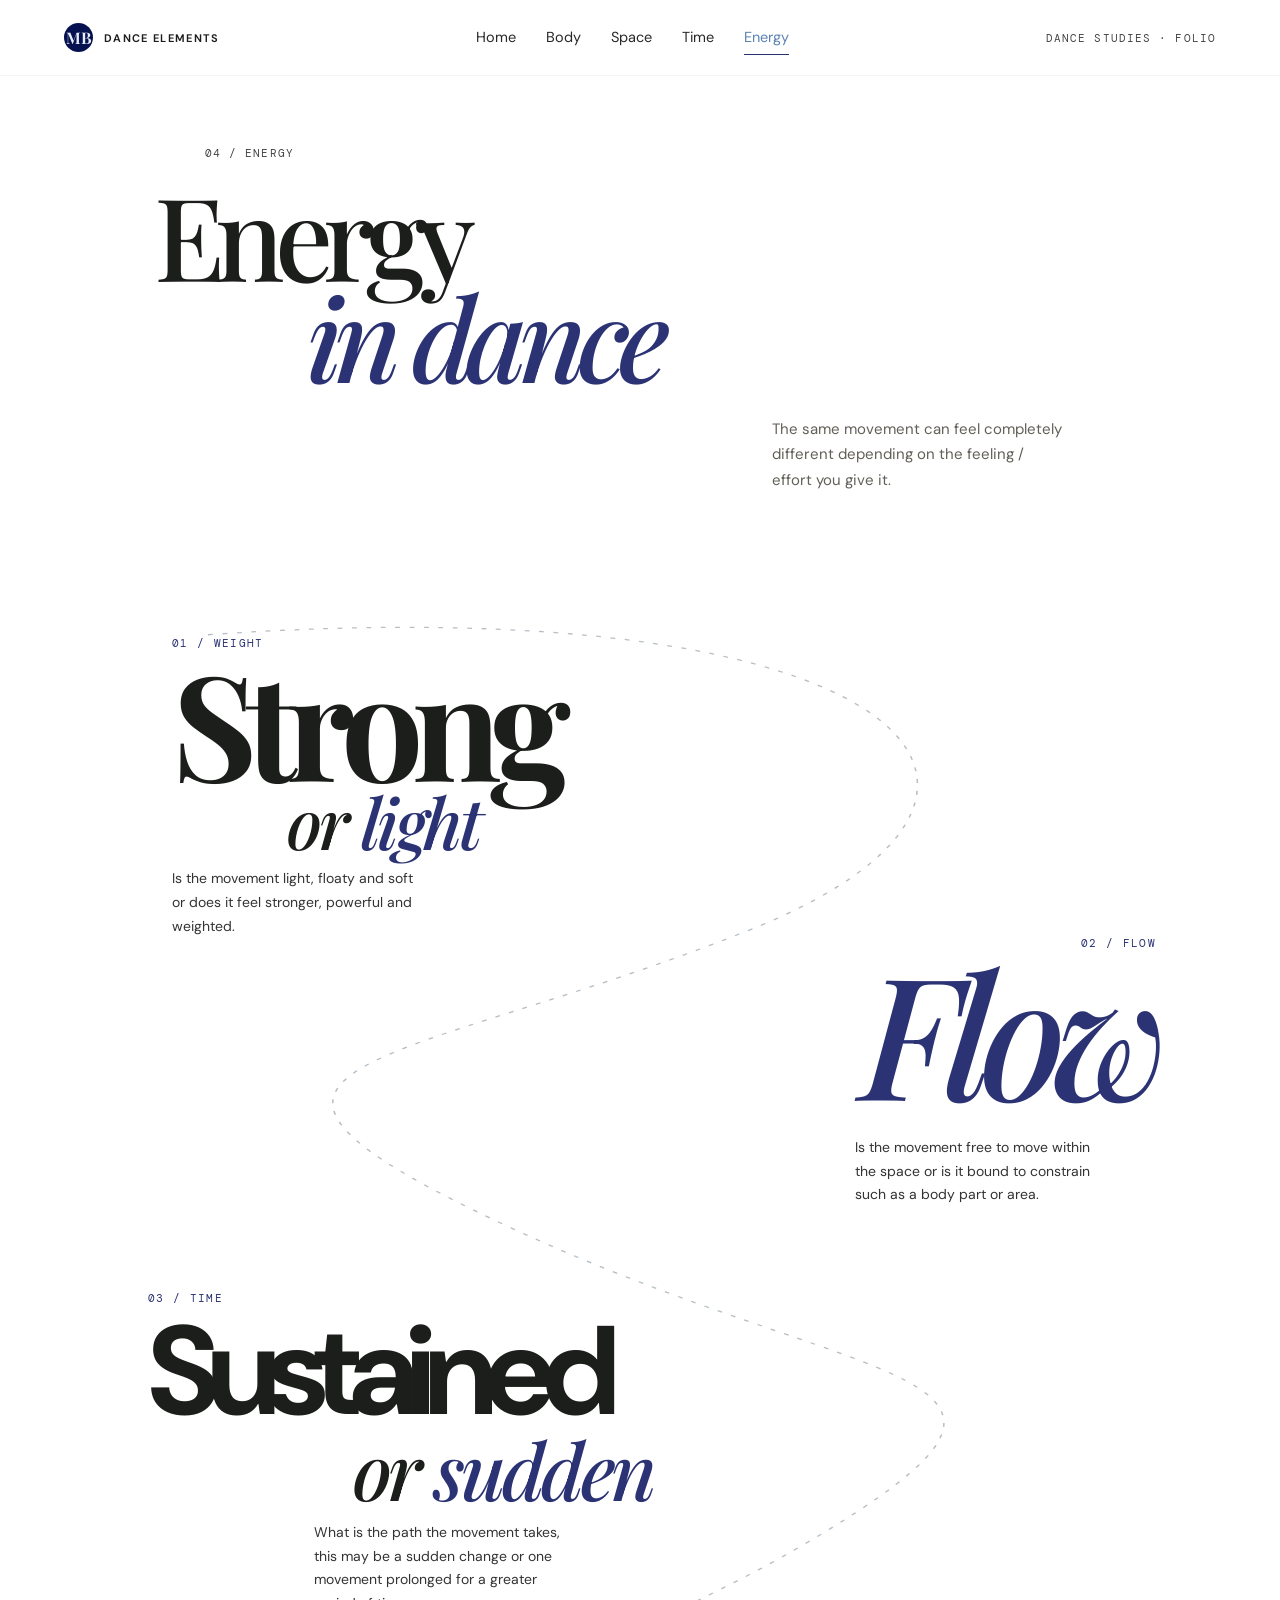
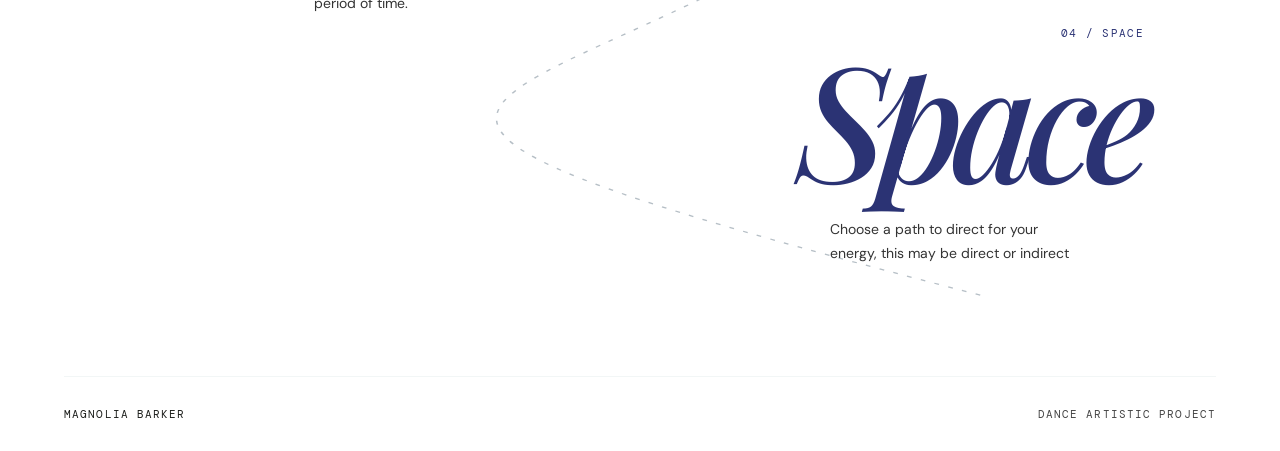
==== commit ad19d69f: "Add files via upload" ====
--- a/energy.html
+++ b/energy.html
@@ -25,7 +25,7 @@
     <section class="energy-flow-intro">
       <p class="section-label">04 / ENERGY</p>
       <h1>Energy<br><em>in dance</em></h1>
-      <p class="energy-intro-note">The same movement can feel completely depending on the effort you put in.</p>
+      <p class="energy-intro-note">The same movement can feel completely different depending on the feeling / effort you give it.</p>
     </section>
 
     <section class="energy-flow-field" aria-label="Four qualities of movement energy">
@@ -37,7 +37,7 @@
         <span class="moment-label">01 / WEIGHT</span>
         <h2>Strong</h2>
         <p class="moment-counter">or <em>light</em></p>
-        <p class="moment-copy">Is the movement light, floaty and soft or does it present more strong and powerful and weighted.</p>
+        <p class="moment-copy">Is the movement light, floaty and soft or does it feel stronger, powerful and weighted.</p>
       </article>
 
       <article class="energy-moment moment-flow">
--- a/styles.css
+++ b/styles.css
@@ -1133,18 +1133,18 @@
 }
 /* SPACE: four cards fill the viewport; no scrolling is needed to see the full pattern. */
 .space-card-grid {
-  position:relative;
-  flex:1 1 auto;
-  display:grid;
-  grid-template-columns:repeat(2,minmax(0,1fr));
-  grid-template-rows:repeat(2,minmax(0,1fr));
-  gap:10px;
-  width:100%;
-  max-width:1120px;
-  min-height:0;
-  margin:0 auto;
-  padding:8px 3vw 12px;
-  overflow:hidden;
+    position: relative;
+    flex: 1 1 auto;
+    display: grid;
+    grid-template-columns: repeat(2, minmax(0, 1fr));
+    grid-template-rows: 250px 250px;
+    gap: 10px;
+    width: 100%;
+    max-width: 1400px;
+    min-height: 0;
+    margin: 0 auto;
+    padding: 8px 5vw 12px;
+    overflow: hidden;
 }
 .space-card {
   position:relative;
@@ -1194,17 +1194,18 @@
   padding:0;
 }
 .space-card-copy h2 {
-  max-width:290px;
-  margin:8px 0 6px;
-  font-size:clamp(24px,3.5vw,36px);
+  max-width:299px;
+  font-size: 35px;
+  margin-bottom: 23px;
   font-weight:600;
   line-height:1.02;
 }
+
 .space-card-copy p {
   max-width:34ch;
   margin:0;
   font-size:16px;
-  line-height:1.45;
+  line-height:1.55;
 }
 
 .space-page .site-footer {
@@ -1258,7 +1259,7 @@
     flex-basis:64px;
   }
   .space-heading {
-    padding:16px 7vw 8px;
+    padding:16px 9vw 8px;
   }
   .space-heading h1 {
     font-size:clamp(39px,9vw,56px);
@@ -1269,10 +1270,10 @@
   }
   .space-card-grid {
     gap:10px;
-    padding:6px 3vw 8px;
+    padding:3px 12vw 8px;
   }
   .space-card {
-    padding:11px;
+    padding:2px;
   }
   .space-card-copy h2 {
     font-size:clamp(22px,5.2vw,27px);
@@ -1751,8 +1752,8 @@
 }
 .energy-flow-intro h1 {
   margin:0;
-  font:500 clamp(90px,15vw,190px)/.77 'Playfair Display',Georgia,serif;
-  letter-spacing:-.085em;
+  font-style: 'Playfair Display',Georgia,serif;
+  letter-spacing:-.082em;
 }
 .energy-flow-intro h1 em {
   display:block;
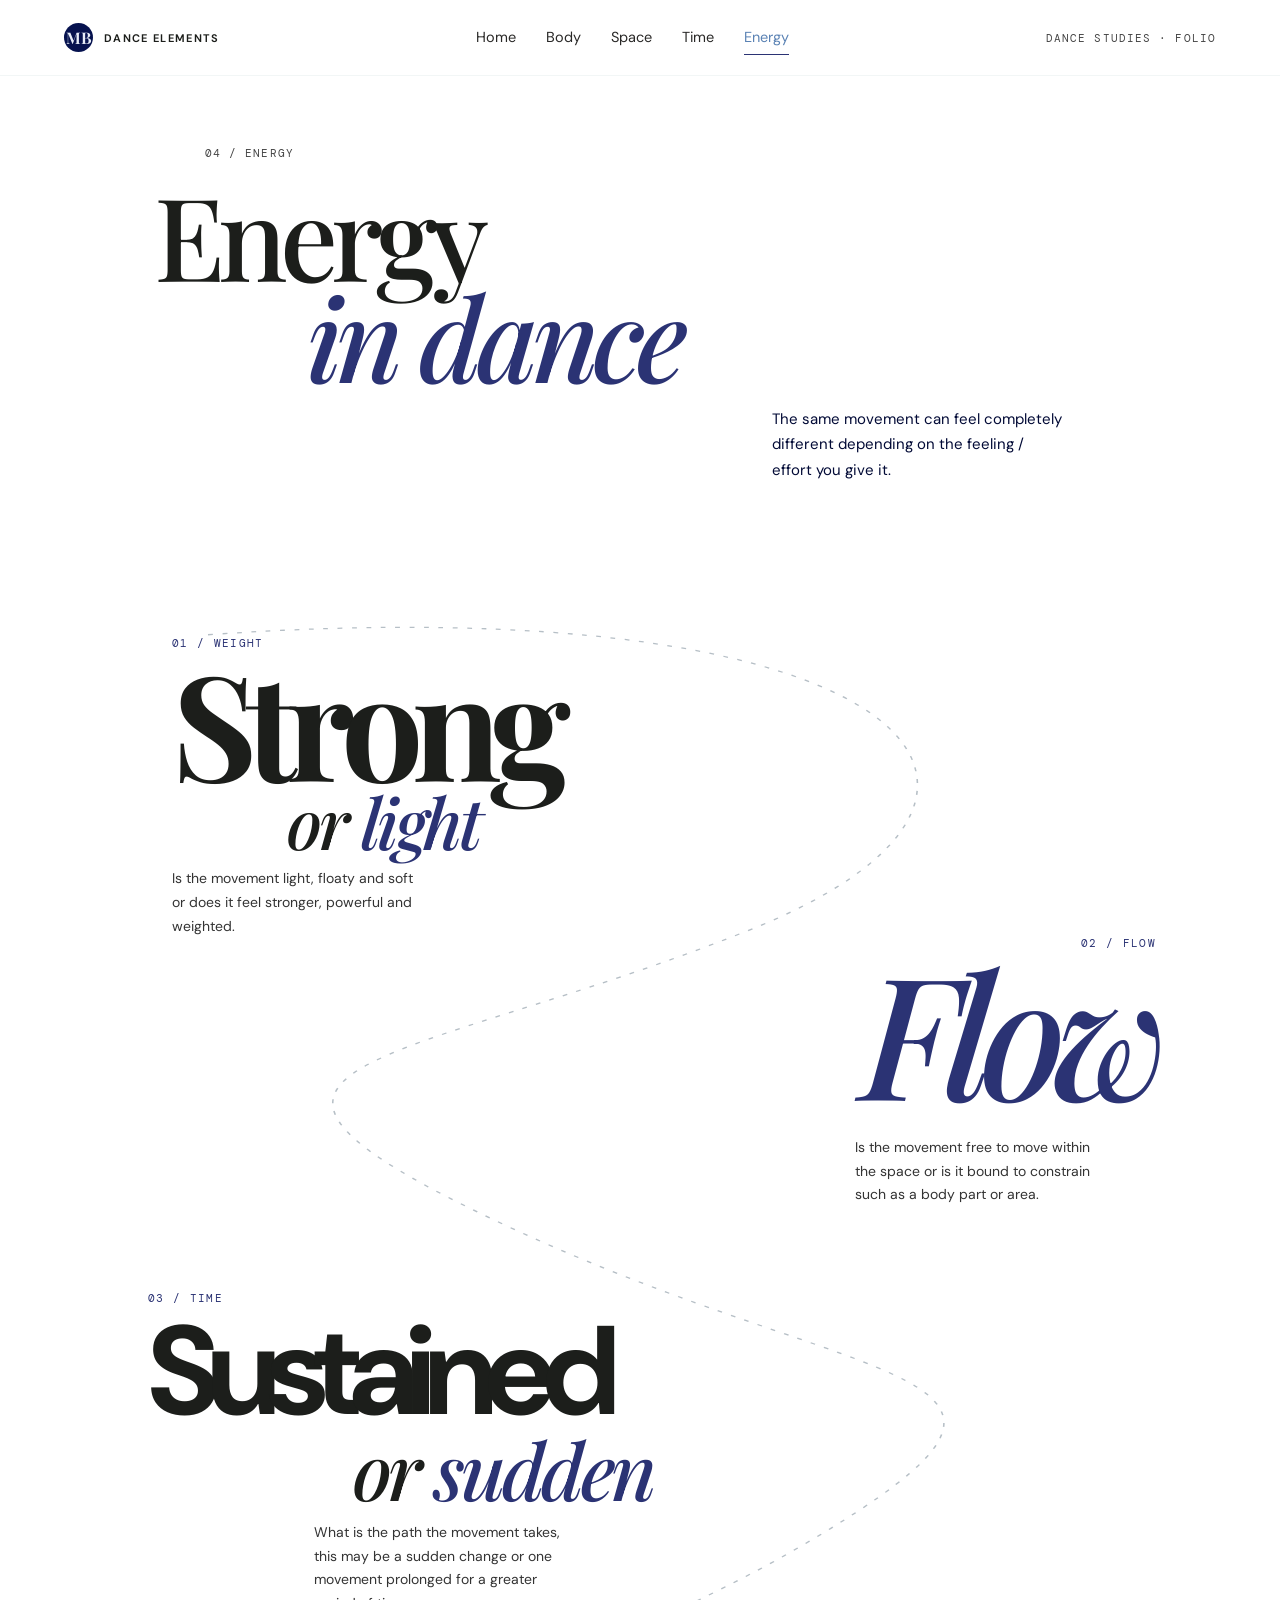
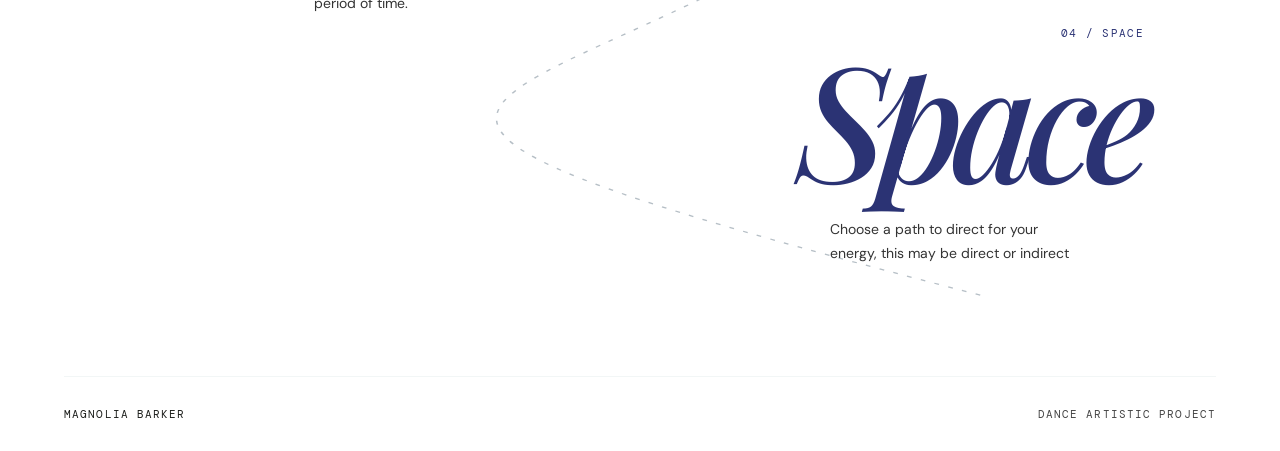
==== commit 9ccf8b02: "Add files via upload" ====
--- a/energy.html
+++ b/energy.html
@@ -24,7 +24,7 @@
   <main class="energy-flow-main">
     <section class="energy-flow-intro">
       <p class="section-label">04 / ENERGY</p>
-      <h1>Energy<br><em>in dance</em></h1>
+      <h1>Energy<br><em >in dance</em></h1>
       <p class="energy-intro-note">The same movement can feel completely different depending on the feeling / effort you give it.</p>
     </section>
 
--- a/styles.css
+++ b/styles.css
@@ -150,9 +150,10 @@
 }
 .lead-copy {
   font-size:15px;
-  line-height:1.75;
+  line-height:1.95;
   color:#0b1449;
   max-width:390px;
+  margin-bottom: 10px;
 }
 .arrow-link {
   display:inline-flex;
@@ -470,8 +471,8 @@
 .element-carousel .element-card {
   flex:0 0 min(76vw,920px);
   min-height:430px;
-  padding:35px 40px;
-  scroll-snap-align:start;
+  padding:40px 40px;
+  
   display:flex;
   flex-direction:column;
   justify-content:flex-end;
@@ -1115,19 +1116,20 @@
   background:#ffffff;
 }
 .space-heading .section-label {
-  margin:0 0 10px;
+  margin:5px 0 10px;
 }
 .space-heading h1 {
-  margin:0 0 10px;
-  font-family:'DM Sans',Arial,sans-serif;
-  font-size:clamp(48px,7vw,72px);
+  margin-top: 30px;
+  margin-bottom: 5px;
+  font-size:clamp(48px,8vw,72px);
   font-weight:750;
   line-height:.95;
-  letter-spacing:-.09em;
+  letter-spacing:0.2em;
+  font-style: 'Playfair Display',Georgia,serif;
 }
 .space-heading .lead-copy {
   max-width:440px;
-  margin:0;
+  margin-bottom: 10px;
   font-size:16px;
   line-height:1.5;
 }
@@ -1137,7 +1139,7 @@
     flex: 1 1 auto;
     display: grid;
     grid-template-columns: repeat(2, minmax(0, 1fr));
-    grid-template-rows: 250px 250px;
+    grid-template-rows: 230px 230px;
     gap: 10px;
     width: 100%;
     max-width: 1400px;
@@ -1753,24 +1755,26 @@
 .energy-flow-intro h1 {
   margin:0;
   font-style: 'Playfair Display',Georgia,serif;
-  letter-spacing:-.082em;
-}
+  letter-spacing:-.060em;
+}
+
 .energy-flow-intro h1 em {
   display:block;
   margin-left:12vw;
   color:#2b3374;
   font-weight:500;
+  font-style: 'DM Mono',monospace;
 }
 .energy-intro-note {
   max-width:290px;
-  margin:30px 5vw 0 auto;
-  color:#625f58;
+  margin:20px 5vw 0 auto;
+  color:#020a36;
   font-size:15px;
   line-height:1.7;
 }
 .energy-intro-mark {
   position:absolute;
-  left:8vw;
+  left:6vw;
   bottom:56px;
   color:#2b3374;
   font-size:27px;
